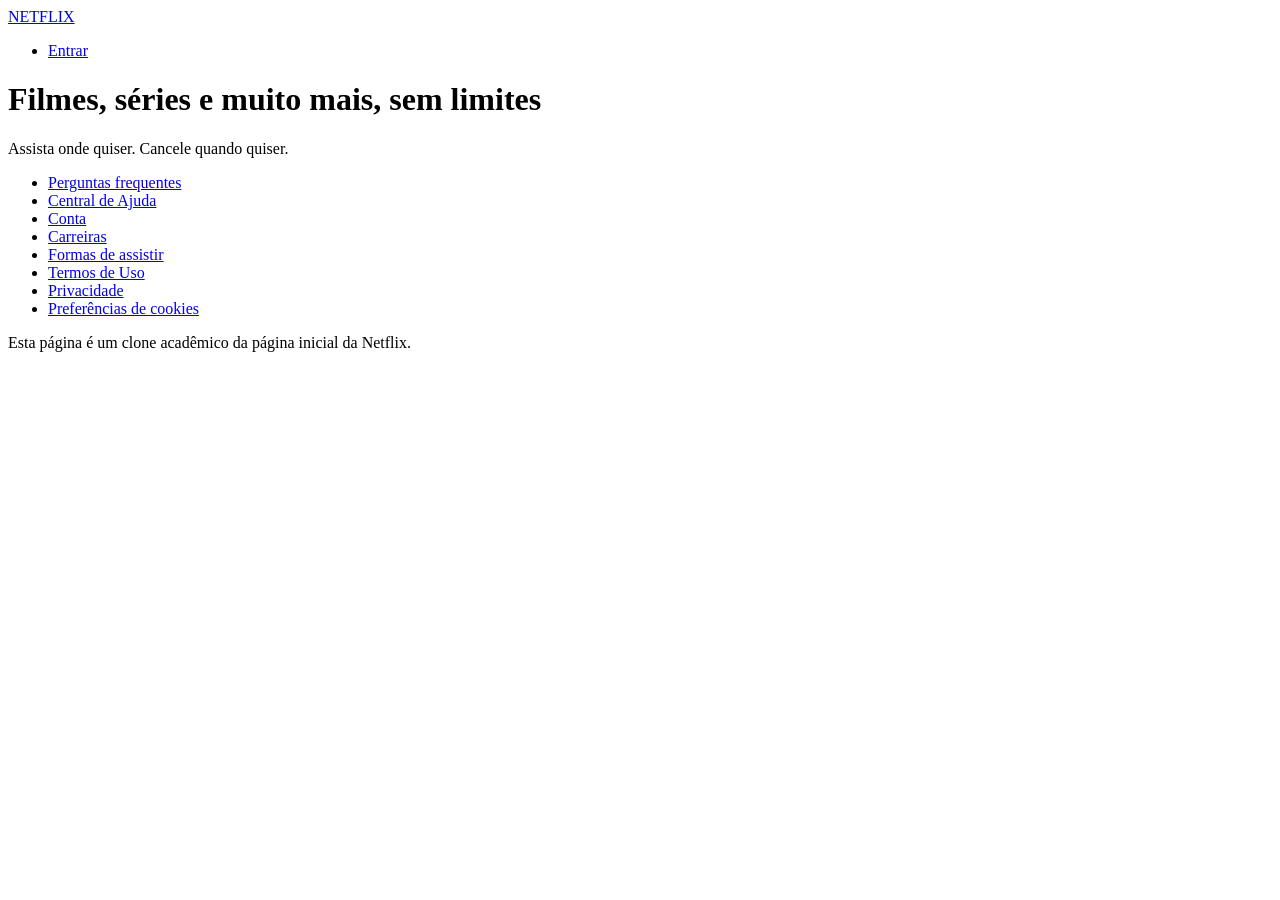
==== index.html @ 08051580 "html: Atualiza a estrutura semântica inicial" ====
<!DOCTYPE html>
<html lang="pt-BR">
<head>
  <meta charset="UTF-8">
  <meta name="viewport" content="width=device-width, initial-scale=1">
  <title>Netflix Brasil: assista a séries online, assista a filmes online</title>
</head>
<body>

  <header>
    <a href="#">NETFLIX</a>

    <nav aria-label="Conta">
      <ul>
        <li><a href="#">Entrar</a></li>
      </ul>
    </nav>
  </header>

  <main>
    <h1>Filmes, séries e muito mais, sem limites</h1>
    <p>Assista onde quiser. Cancele quando quiser.</p>
  </main>

  <footer>
    <nav aria-label="Links do rodapé">
      <ul>
        <li><a href="#">Perguntas frequentes</a></li>
        <li><a href="#">Central de Ajuda</a></li>
        <li><a href="#">Conta</a></li>
        <li><a href="#">Carreiras</a></li>
        <li><a href="#">Formas de assistir</a></li>
        <li><a href="#">Termos de Uso</a></li>
        <li><a href="#">Privacidade</a></li>
        <li><a href="#">Preferências de cookies</a></li>
      </ul>
    </nav>

    <p>Esta página é um clone acadêmico da página inicial da Netflix.</p>
  </footer>

</body>
</html>
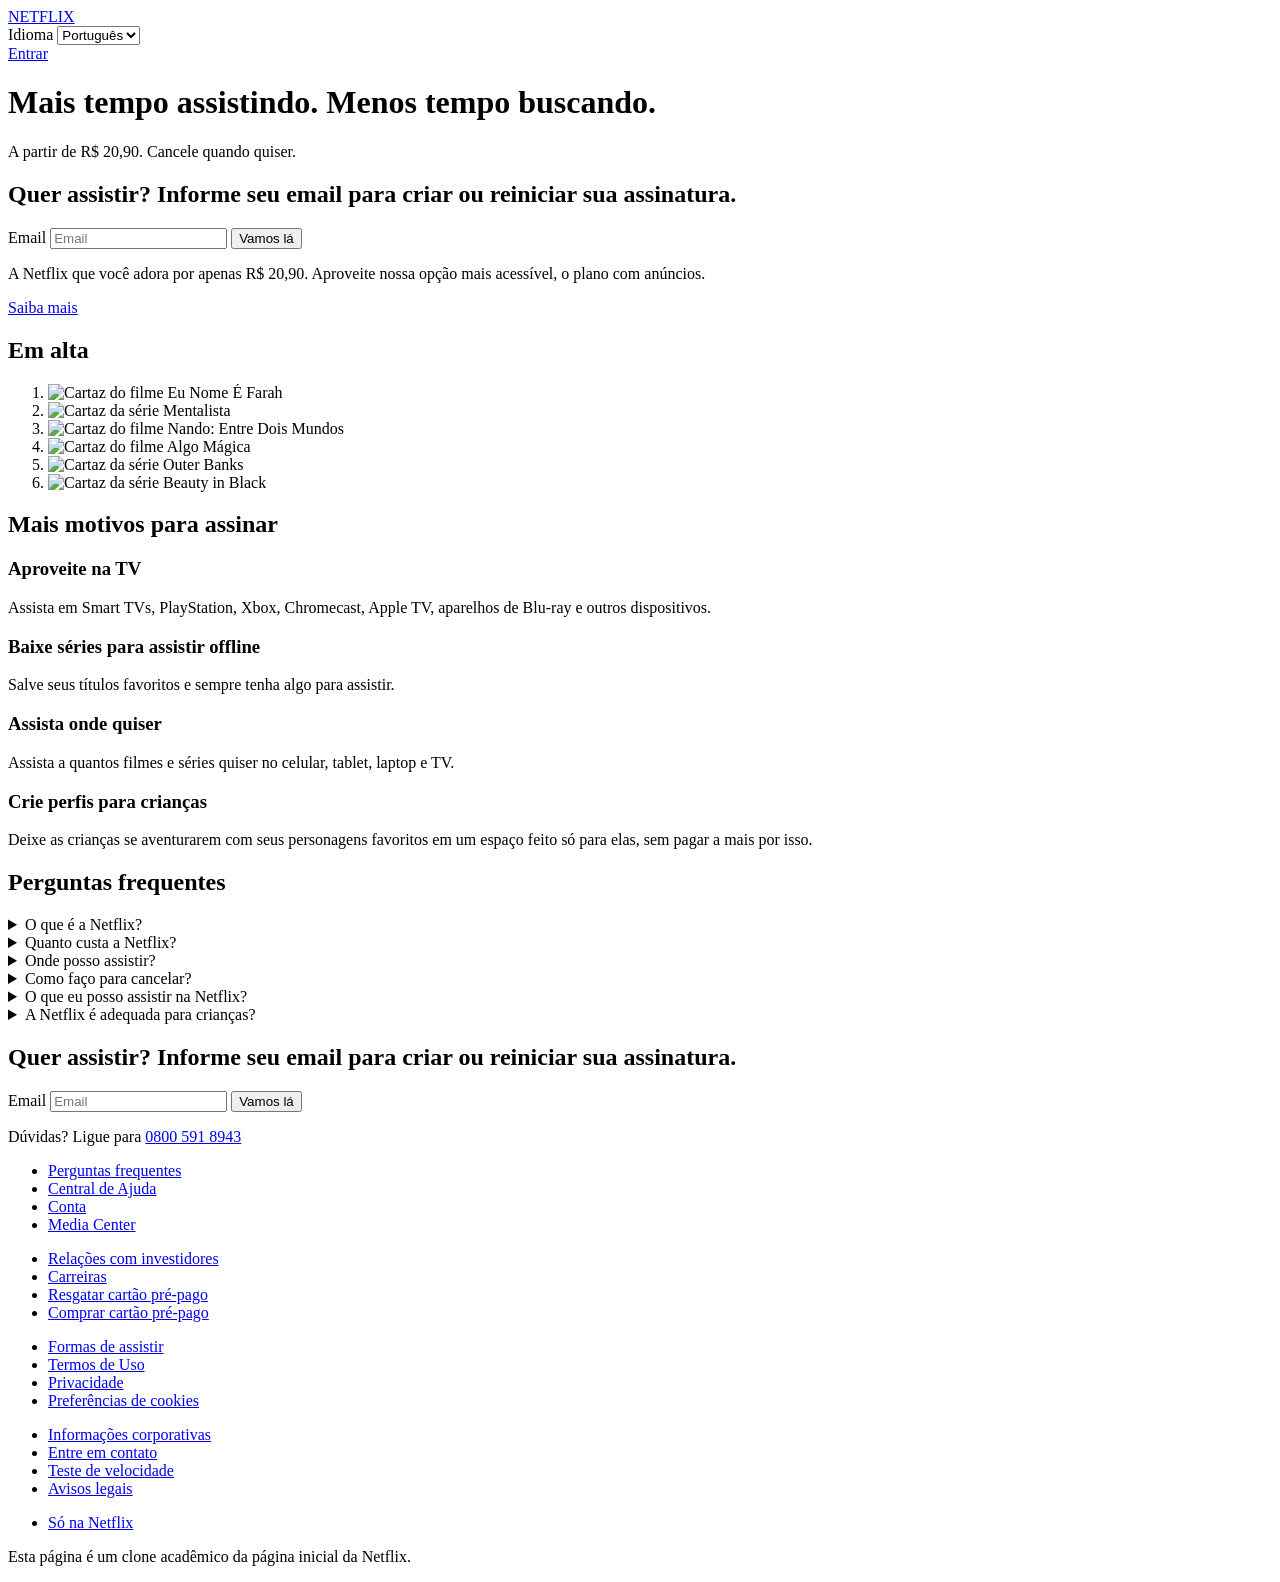
==== commit ae933479: "Atualiza index e main" ====
--- a/index.html
+++ b/index.html
@@ -10,29 +10,172 @@
   <header>
     <a href="#">NETFLIX</a>
 
-    <nav aria-label="Conta">
-      <ul>
-        <li><a href="#">Entrar</a></li>
-      </ul>
-    </nav>
+    <form action="#">
+      <label for="idioma">Idioma</label>
+      <select id="idioma" name="idioma">
+        <option value="pt">Português</option>
+        <option value="en">English</option>
+      </select>
+    </form>
+
+    <a href="#">Entrar</a>
   </header>
 
   <main>
-    <h1>Filmes, séries e muito mais, sem limites</h1>
-    <p>Assista onde quiser. Cancele quando quiser.</p>
+    <h1>Mais tempo assistindo. Menos tempo buscando.</h1>
+    <p>A partir de R$ 20,90. Cancele quando quiser.</p>
+
+    <section aria-labelledby="assinatura-titulo">
+      <h2 id="assinatura-titulo">Quer assistir? Informe seu email para criar ou reiniciar sua assinatura.</h2>
+
+      <form action="#">
+        <label for="email">Email</label>
+        <input type="email" id="email" name="email" placeholder="Email" required>
+        <button type="submit">Vamos lá</button>
+      </form>
+    </section>
+
+    <aside aria-label="Promoção">
+      <p>A Netflix que você adora por apenas R$ 20,90. Aproveite nossa opção mais acessível, o plano com anúncios.</p>
+      <a href="#">Saiba mais</a>
+    </aside>
+
+    <section aria-labelledby="em-alta-titulo">
+      <h2 id="em-alta-titulo">Em alta</h2>
+
+      <ol>
+        <li>
+          <img src="https://picsum.photos/seed/farah/300/450" alt="Cartaz do filme Eu Nome É Farah">
+        </li>
+        <li>
+          <img src="https://picsum.photos/seed/mentalista/300/450" alt="Cartaz da série Mentalista">
+        </li>
+        <li>
+          <img src="https://picsum.photos/seed/nando/300/450" alt="Cartaz do filme Nando: Entre Dois Mundos">
+        </li>
+        <li>
+          <img src="https://picsum.photos/seed/algomagica/300/450" alt="Cartaz do filme Algo Mágica">
+        </li>
+        <li>
+          <img src="https://picsum.photos/seed/outerbanks/300/450" alt="Cartaz da série Outer Banks">
+        </li>
+        <li>
+          <img src="https://picsum.photos/seed/beautyinblack/300/450" alt="Cartaz da série Beauty in Black">
+        </li>
+      </ol>
+    </section>
+
+    <section aria-labelledby="motivos-titulo">
+      <h2 id="motivos-titulo">Mais motivos para assinar</h2>
+
+      <article>
+        <h3>Aproveite na TV</h3>
+        <p>Assista em Smart TVs, PlayStation, Xbox, Chromecast, Apple TV, aparelhos de Blu-ray e outros dispositivos.</p>
+      </article>
+
+      <article>
+        <h3>Baixe séries para assistir offline</h3>
+        <p>Salve seus títulos favoritos e sempre tenha algo para assistir.</p>
+      </article>
+
+      <article>
+        <h3>Assista onde quiser</h3>
+        <p>Assista a quantos filmes e séries quiser no celular, tablet, laptop e TV.</p>
+      </article>
+
+      <article>
+        <h3>Crie perfis para crianças</h3>
+        <p>Deixe as crianças se aventurarem com seus personagens favoritos em um espaço feito só para elas, sem pagar a mais por isso.</p>
+      </article>
+    </section>
+
+    <section aria-labelledby="faq-titulo">
+      <h2 id="faq-titulo">Perguntas frequentes</h2>
+
+      <article>
+        <details>
+          <summary>O que é a Netflix?</summary>
+          <p>A Netflix é um serviço de streaming que oferece uma variedade de séries, filmes e documentários premiados, em milhares de aparelhos conectados à internet.</p>
+        </details>
+      </article>
+
+      <article>
+        <details>
+          <summary>Quanto custa a Netflix?</summary>
+          <p>Assista à Netflix em um plano mensal a partir de um preço acessível. Não há taxas extras nem contratos.</p>
+        </details>
+      </article>
+
+      <article>
+        <details>
+          <summary>Onde posso assistir?</summary>
+          <p>Assista em qualquer lugar, a qualquer hora. Faça login com sua conta Netflix para assistir instantaneamente pela internet no site, ou em qualquer dispositivo compatível.</p>
+        </details>
+      </article>
+
+      <article>
+        <details>
+          <summary>Como faço para cancelar?</summary>
+          <p>A Netflix é flexível. Não há contratos chatos e nenhum compromisso. Você pode cancelar sua assinatura facilmente online, quando quiser.</p>
+        </details>
+      </article>
+
+      <article>
+        <details>
+          <summary>O que eu posso assistir na Netflix?</summary>
+          <p>A Netflix tem uma ampla variedade de séries, filmes, animes, documentários premiados e muito mais, em milhares de aparelhos conectados à internet.</p>
+        </details>
+      </article>
+
+      <article>
+        <details>
+          <summary>A Netflix é adequada para crianças?</summary>
+          <p>A experiência Netflix Kids está incluída na sua assinatura, para dar aos pais mais tranquilidade, com controles parentais fáceis de usar.</p>
+        </details>
+      </article>
+    </section>
   </main>
 
   <footer>
+    <section aria-labelledby="assinatura-footer-titulo">
+      <h2 id="assinatura-footer-titulo">Quer assistir? Informe seu email para criar ou reiniciar sua assinatura.</h2>
+
+      <form action="#">
+        <label for="email-footer">Email</label>
+        <input type="email" id="email-footer" name="email" placeholder="Email" required>
+        <button type="submit">Vamos lá</button>
+      </form>
+    </section>
+
+    <p>Dúvidas? Ligue para <a href="tel:08005918943">0800 591 8943</a></p>
+
     <nav aria-label="Links do rodapé">
       <ul>
         <li><a href="#">Perguntas frequentes</a></li>
         <li><a href="#">Central de Ajuda</a></li>
         <li><a href="#">Conta</a></li>
+        <li><a href="#">Media Center</a></li>
+      </ul>
+      <ul>
+        <li><a href="#">Relações com investidores</a></li>
         <li><a href="#">Carreiras</a></li>
+        <li><a href="#">Resgatar cartão pré-pago</a></li>
+        <li><a href="#">Comprar cartão pré-pago</a></li>
+      </ul>
+      <ul>
         <li><a href="#">Formas de assistir</a></li>
         <li><a href="#">Termos de Uso</a></li>
         <li><a href="#">Privacidade</a></li>
         <li><a href="#">Preferências de cookies</a></li>
+      </ul>
+      <ul>
+        <li><a href="#">Informações corporativas</a></li>
+        <li><a href="#">Entre em contato</a></li>
+        <li><a href="#">Teste de velocidade</a></li>
+        <li><a href="#">Avisos legais</a></li>
+      </ul>
+      <ul>
+        <li><a href="#">Só na Netflix</a></li>
       </ul>
     </nav>
 
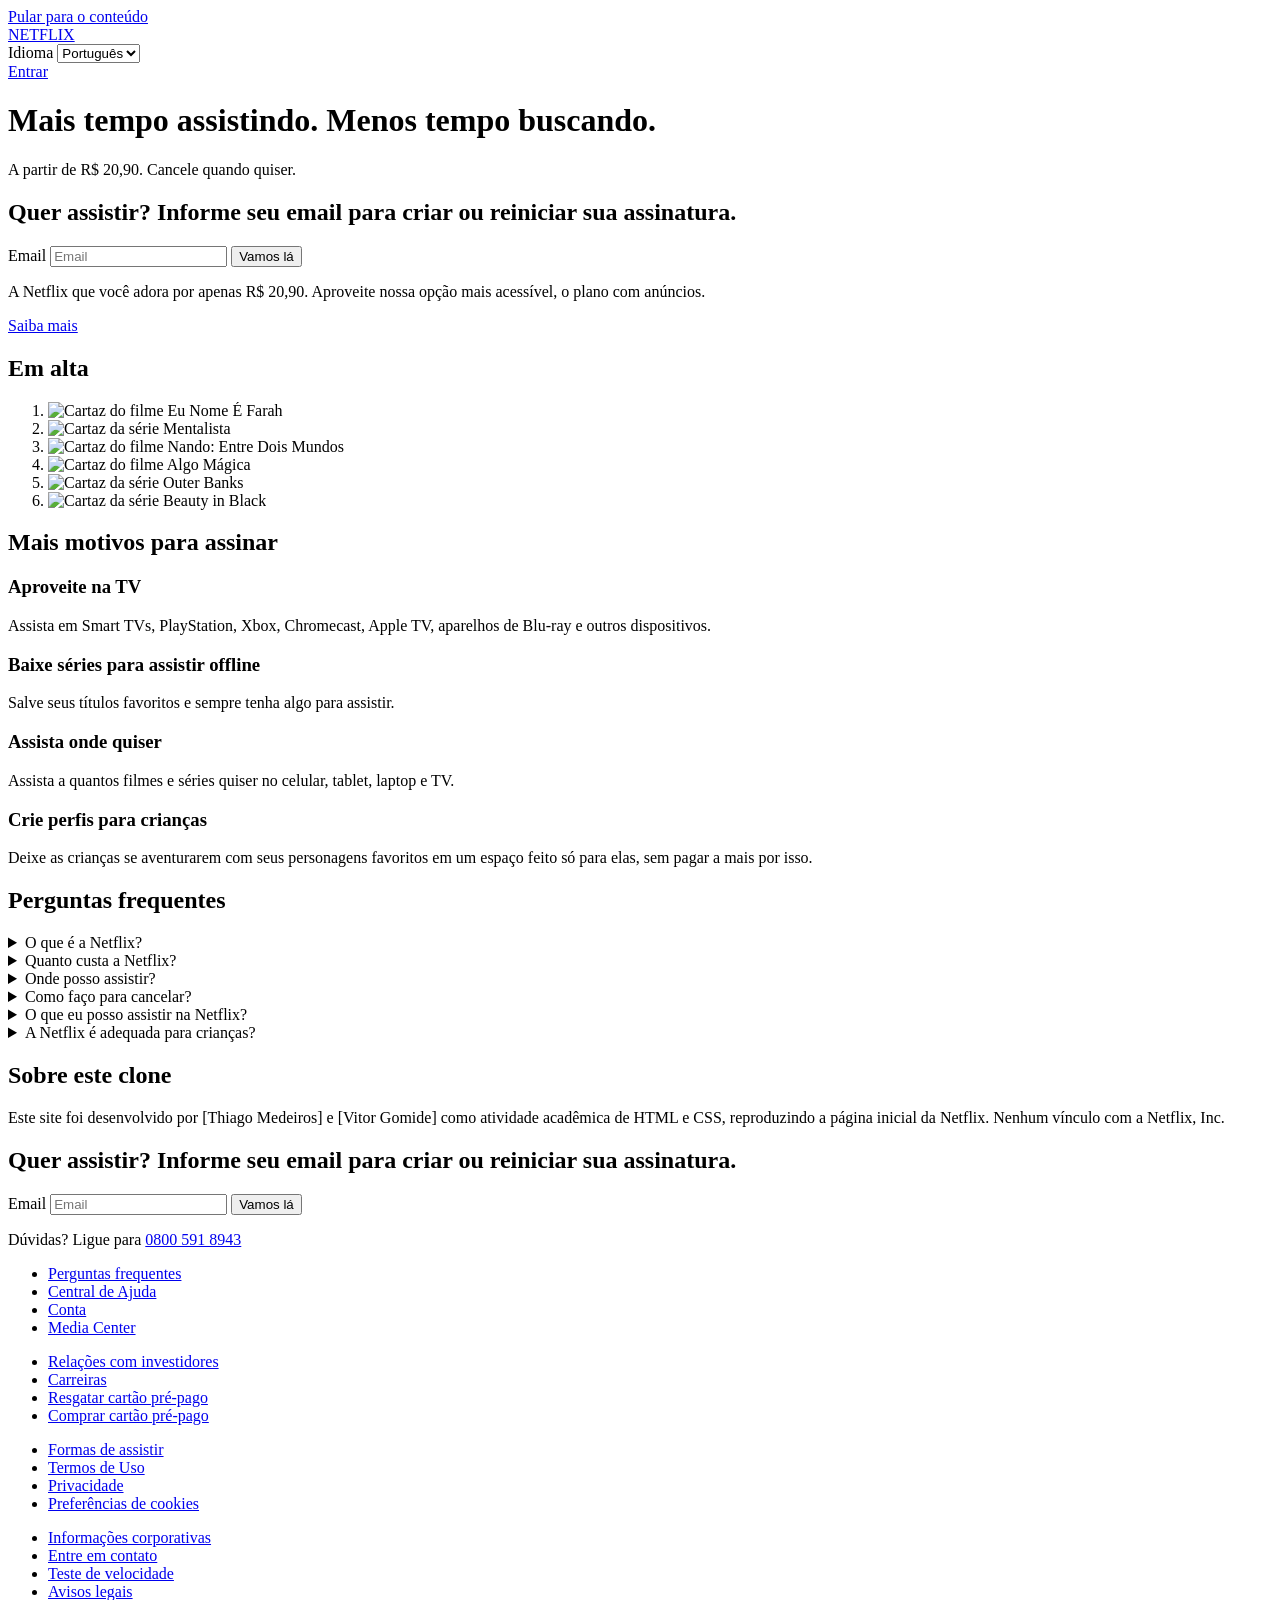
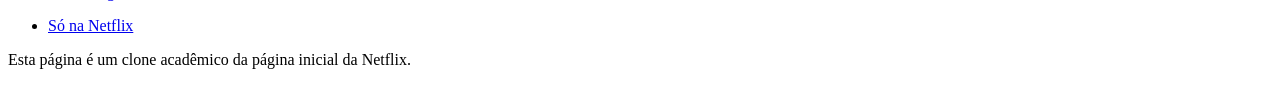
==== commit c47b7e21: "Adiciona link de pular conteúdo e seção de personalização" ====
--- a/index.html
+++ b/index.html
@@ -6,6 +6,8 @@
   <title>Netflix Brasil: assista a séries online, assista a filmes online</title>
 </head>
 <body>
+
+  <a href="#main-conteudo">Pular para o conteúdo</a>
 
   <header>
     <a href="#">NETFLIX</a>
@@ -21,7 +23,7 @@
     <a href="#">Entrar</a>
   </header>
 
-  <main>
+  <main id="main-conteudo">
     <h1>Mais tempo assistindo. Menos tempo buscando.</h1>
     <p>A partir de R$ 20,90. Cancele quando quiser.</p>
 
@@ -134,6 +136,11 @@
         </details>
       </article>
     </section>
+
+    <section aria-labelledby="sobre-clone-titulo">
+      <h2 id="sobre-clone-titulo">Sobre este clone</h2>
+      <p>Este site foi desenvolvido por [Thiago Medeiros] e [Vitor Gomide] como atividade acadêmica de HTML e CSS, reproduzindo a página inicial da Netflix. Nenhum vínculo com a Netflix, Inc.</p>
+    </section>
   </main>
 
   <footer>
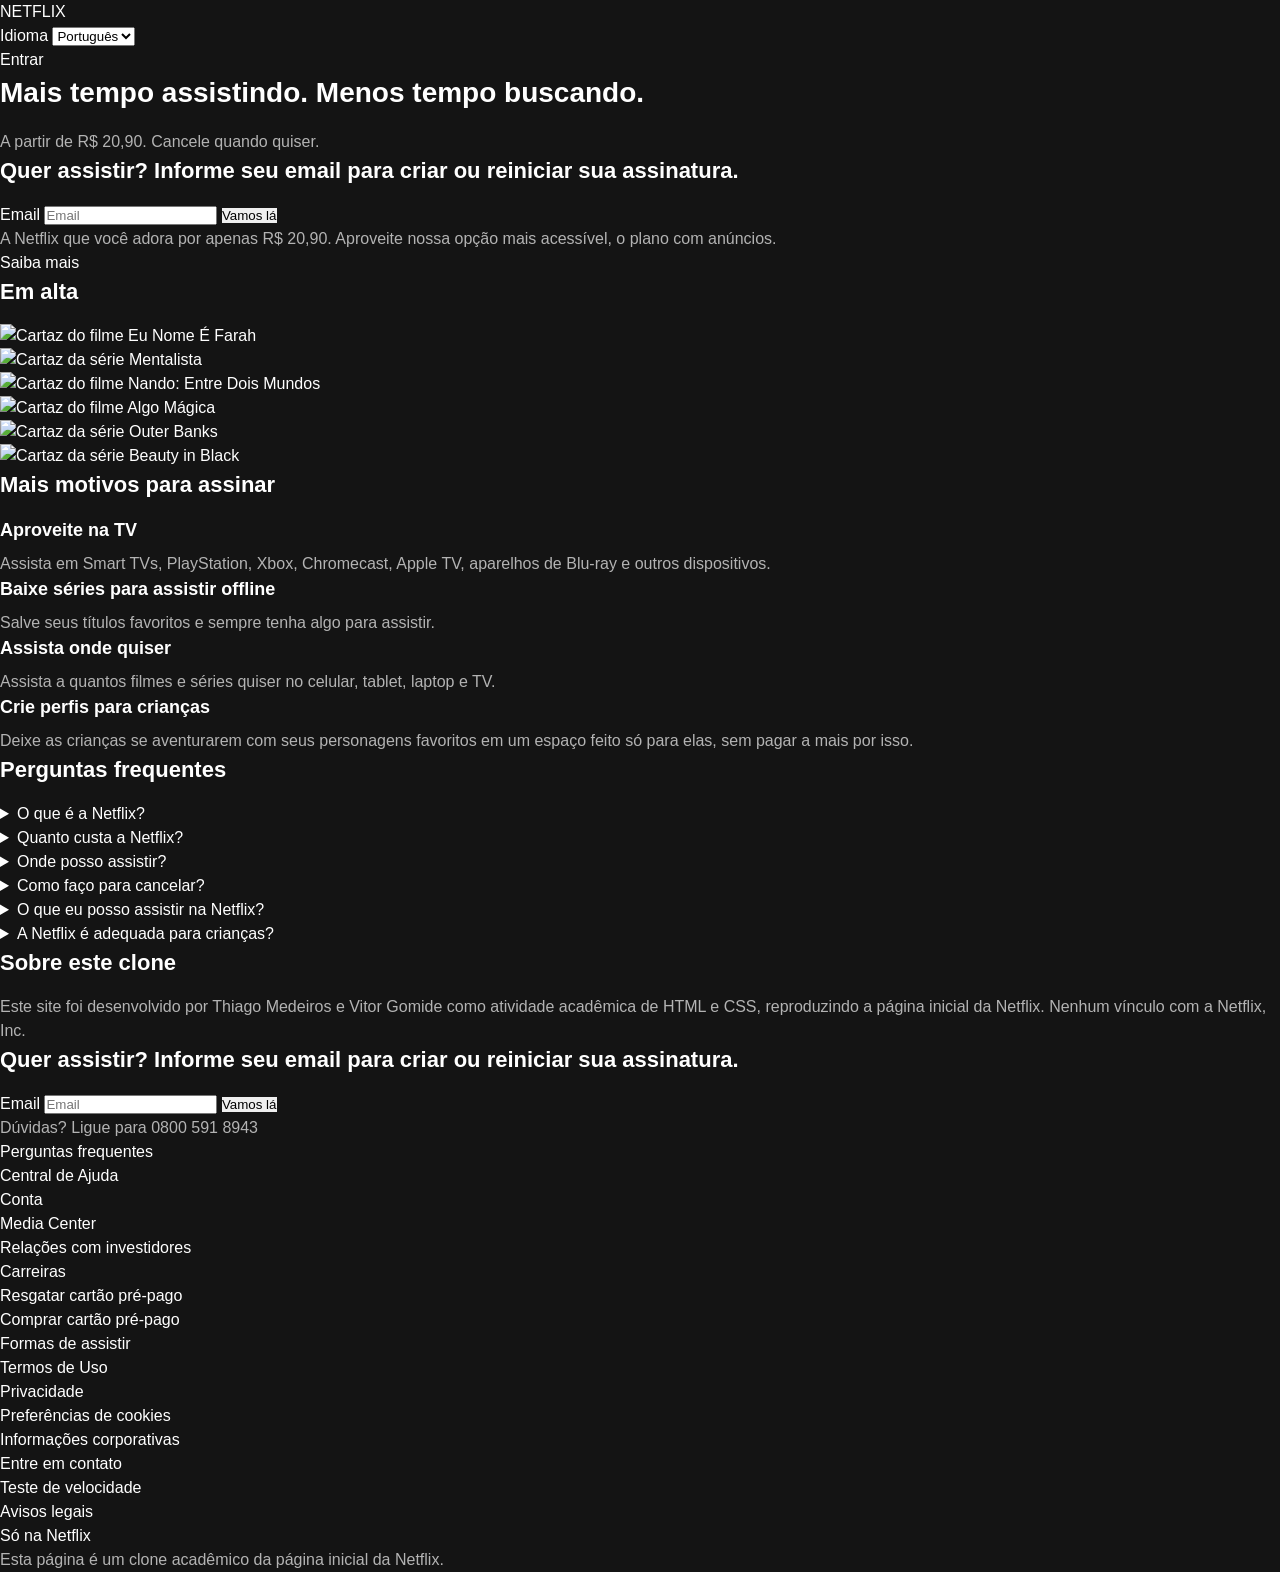
==== commit 8f4e01cc: "css: cria style.css com variaveis, reset e tipografia base Cria o arquivo style.css e liga ao index." ====
--- a/index.html
+++ b/index.html
@@ -4,6 +4,7 @@
   <meta charset="UTF-8">
   <meta name="viewport" content="width=device-width, initial-scale=1">
   <title>Netflix Brasil: assista a séries online, assista a filmes online</title>
+  <link rel="stylesheet" href="style.css">
 </head>
 <body>
 
@@ -139,7 +140,7 @@
 
     <section aria-labelledby="sobre-clone-titulo">
       <h2 id="sobre-clone-titulo">Sobre este clone</h2>
-      <p>Este site foi desenvolvido por [Thiago Medeiros] e [Vitor Gomide] como atividade acadêmica de HTML e CSS, reproduzindo a página inicial da Netflix. Nenhum vínculo com a Netflix, Inc.</p>
+      <p>Este site foi desenvolvido por Thiago Medeiros e Vitor Gomide como atividade acadêmica de HTML e CSS, reproduzindo a página inicial da Netflix. Nenhum vínculo com a Netflix, Inc.</p>
     </section>
   </main>
 
--- a/style.css
+++ b/style.css
@@ -0,0 +1,92 @@
+/* ===== Variáveis ===== */
+:root {
+  --cor-fundo: #141414;
+  --cor-texto: #ffffff;
+  --cor-texto-secundario: #b3b3b3;
+  --cor-destaque: #e50914;
+  --cor-destaque-hover: #f6121d;
+  --cor-card: #181818;
+  --cor-borda: #333333;
+
+  --fonte-principal: 'Helvetica Neue', Arial, sans-serif;
+
+  --espaco-pequeno: 0.5rem;
+  --espaco-medio: 1rem;
+  --espaco-grande: 2rem;
+}
+
+/* ===== Reset básico ===== */
+* {
+  margin: 0;
+  padding: 0;
+  box-sizing: border-box;
+}
+
+body {
+  font-family: var(--fonte-principal);
+  background-color: var(--cor-fundo);
+  color: var(--cor-texto);
+  line-height: 1.5;
+}
+
+img {
+  max-width: 100%;
+  display: block;
+}
+
+a {
+  color: inherit;
+  text-decoration: none;
+}
+
+ul, ol {
+  list-style: none;
+}
+
+button {
+  font-family: inherit;
+  cursor: pointer;
+  border: none;
+}
+
+input {
+  font-family: inherit;
+}
+
+/* ===== Skip link (acessibilidade) ===== */
+a[href="#main-conteudo"] {
+  position: absolute;
+  left: -9999px;
+  top: 0;
+  background-color: var(--cor-destaque);
+  color: var(--cor-texto);
+  padding: var(--espaco-medio);
+  z-index: 100;
+}
+
+a[href="#main-conteudo"]:focus {
+  left: 0;
+}
+
+/* ===== Tipografia base ===== */
+h1 {
+  font-size: 1.75rem;
+  font-weight: 700;
+  margin-bottom: var(--espaco-medio);
+}
+
+h2 {
+  font-size: 1.375rem;
+  font-weight: 700;
+  margin-bottom: var(--espaco-medio);
+}
+
+h3 {
+  font-size: 1.125rem;
+  font-weight: 700;
+  margin-bottom: var(--espaco-pequeno);
+}
+
+p {
+  color: var(--cor-texto-secundario);
+}
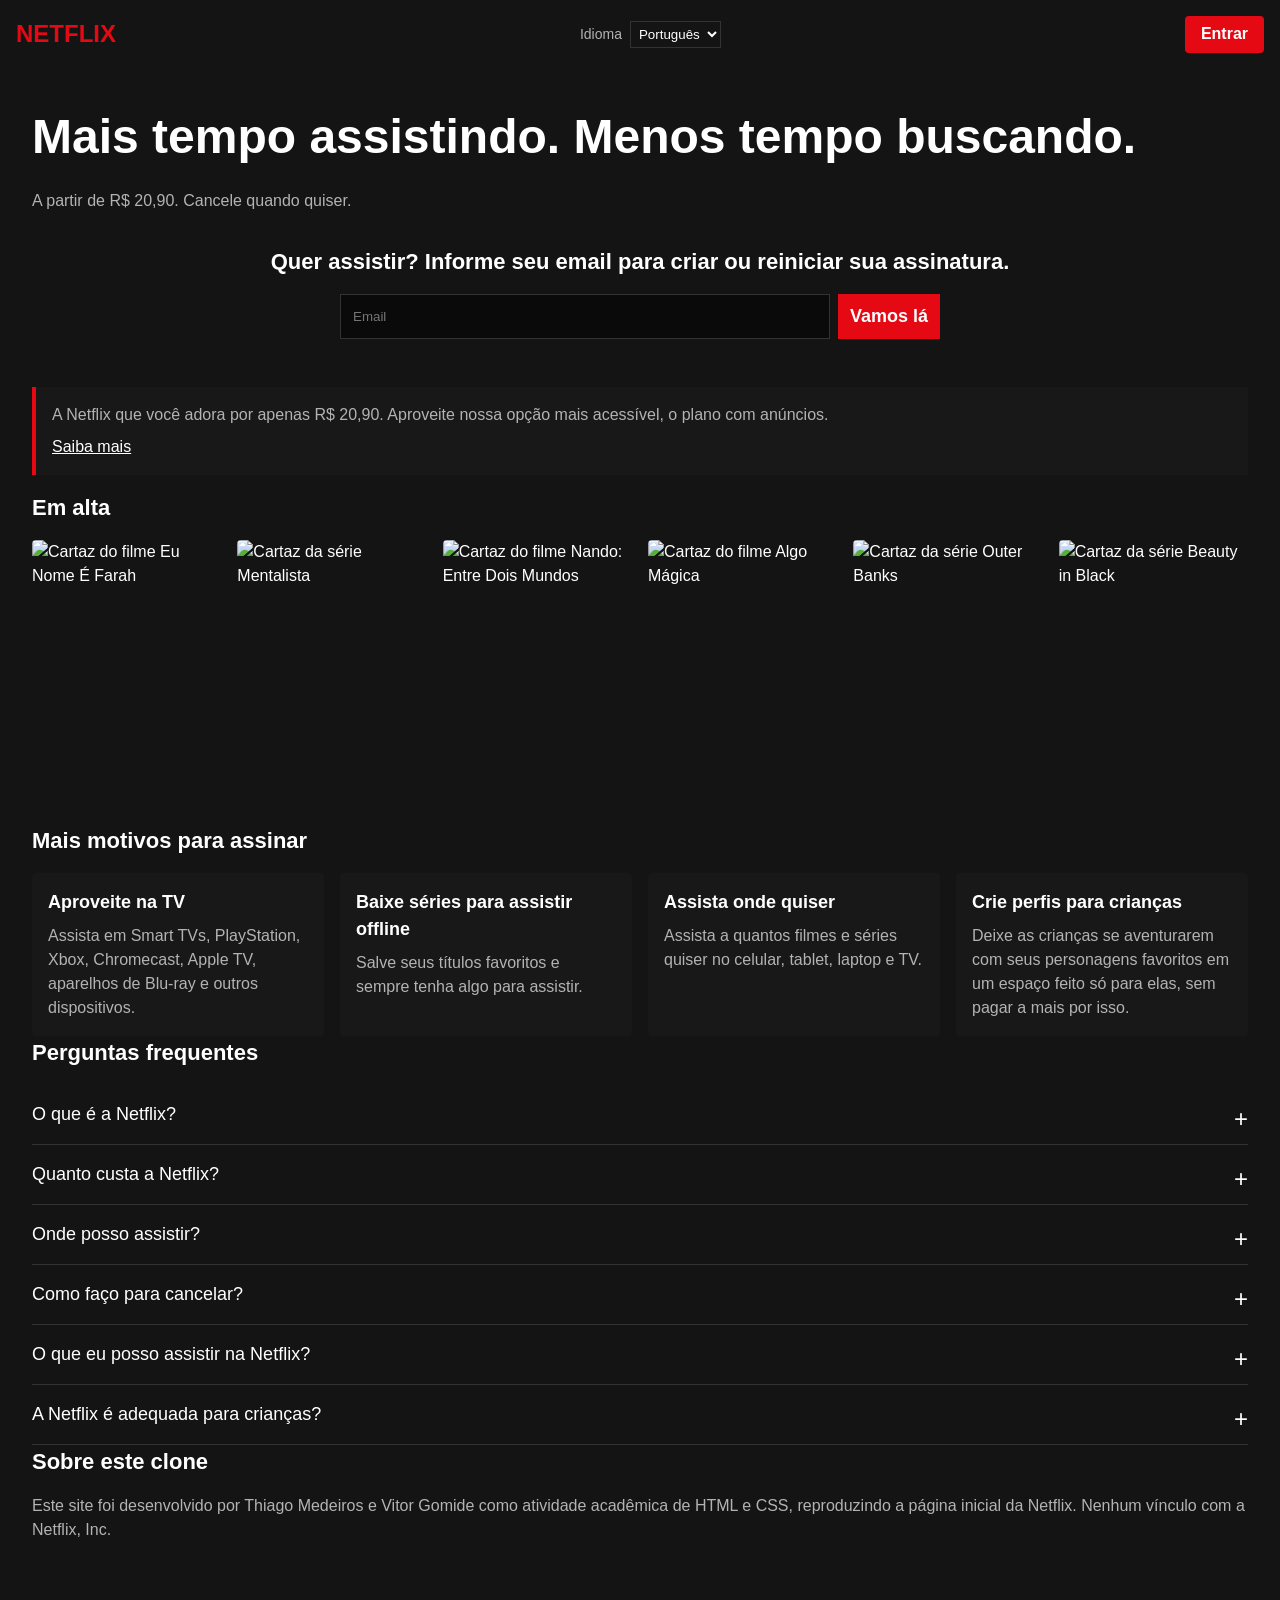
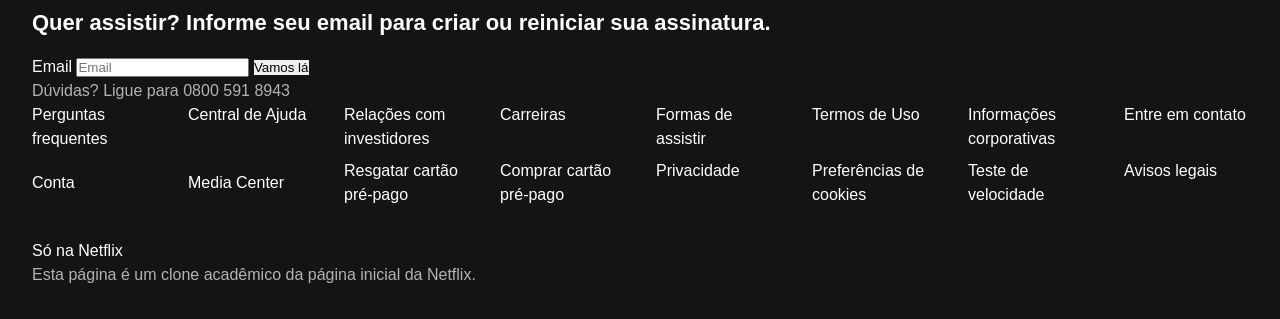
==== commit 964840b5: "css: corrige grid de motivos, adiciona media query responsiva" ====
--- a/index.html
+++ b/index.html
@@ -71,25 +71,27 @@
     <section aria-labelledby="motivos-titulo">
       <h2 id="motivos-titulo">Mais motivos para assinar</h2>
 
-      <article>
-        <h3>Aproveite na TV</h3>
-        <p>Assista em Smart TVs, PlayStation, Xbox, Chromecast, Apple TV, aparelhos de Blu-ray e outros dispositivos.</p>
-      </article>
+      <div>
+        <article>
+          <h3>Aproveite na TV</h3>
+          <p>Assista em Smart TVs, PlayStation, Xbox, Chromecast, Apple TV, aparelhos de Blu-ray e outros dispositivos.</p>
+        </article>
 
-      <article>
-        <h3>Baixe séries para assistir offline</h3>
-        <p>Salve seus títulos favoritos e sempre tenha algo para assistir.</p>
-      </article>
+        <article>
+          <h3>Baixe séries para assistir offline</h3>
+          <p>Salve seus títulos favoritos e sempre tenha algo para assistir.</p>
+        </article>
 
-      <article>
-        <h3>Assista onde quiser</h3>
-        <p>Assista a quantos filmes e séries quiser no celular, tablet, laptop e TV.</p>
-      </article>
+        <article>
+          <h3>Assista onde quiser</h3>
+          <p>Assista a quantos filmes e séries quiser no celular, tablet, laptop e TV.</p>
+        </article>
 
-      <article>
-        <h3>Crie perfis para crianças</h3>
-        <p>Deixe as crianças se aventurarem com seus personagens favoritos em um espaço feito só para elas, sem pagar a mais por isso.</p>
-      </article>
+        <article>
+          <h3>Crie perfis para crianças</h3>
+          <p>Deixe as crianças se aventurarem com seus personagens favoritos em um espaço feito só para elas, sem pagar a mais por isso.</p>
+        </article>
+      </div>
     </section>
 
     <section aria-labelledby="faq-titulo">
--- a/style.css
+++ b/style.css
@@ -90,3 +90,206 @@
 p {
   color: var(--cor-texto-secundario);
 }
+
+/* ===== Layout geral (mobile first) ===== */
+main,
+footer {
+  padding: var(--espaco-medio);
+}
+
+/* ===== Header ===== */
+header {
+  display: flex;
+  align-items: center;
+  justify-content: space-between;
+  gap: var(--espaco-pequeno);
+  padding: var(--espaco-medio);
+  background-color: var(--cor-fundo);
+}
+
+header a:first-child {
+  color: var(--cor-destaque);
+  font-size: 1.5rem;
+  font-weight: 700;
+}
+
+header form {
+  display: flex;
+  align-items: center;
+  gap: var(--espaco-pequeno);
+}
+
+header form label {
+  font-size: 0.875rem;
+  color: var(--cor-texto-secundario);
+}
+
+header select {
+  background-color: transparent;
+  color: var(--cor-texto);
+  border: 1px solid var(--cor-borda);
+  padding: 0.25rem;
+}
+
+header a:last-child {
+  background-color: var(--cor-destaque);
+  padding: 0.4rem 1rem;
+  border-radius: 4px;
+  font-weight: 700;
+}
+
+/* ===== Seção de assinatura (formulário do hero) ===== */
+#assinatura-titulo {
+  text-align: center;
+}
+
+section[aria-labelledby="assinatura-titulo"] {
+  text-align: center;
+  padding: var(--espaco-grande) 0;
+}
+
+section[aria-labelledby="assinatura-titulo"] form {
+  display: flex;
+  flex-direction: column;
+  gap: var(--espaco-pequeno);
+  max-width: 400px;
+  margin: var(--espaco-medio) auto 0;
+}
+
+section[aria-labelledby="assinatura-titulo"] label {
+  position: absolute;
+  left: -9999px;
+}
+
+section[aria-labelledby="assinatura-titulo"] input {
+  padding: 0.75rem;
+  border: 1px solid var(--cor-borda);
+  background-color: rgba(0, 0, 0, 0.5);
+  color: var(--cor-texto);
+}
+
+section[aria-labelledby="assinatura-titulo"] button {
+  padding: 0.75rem;
+  background-color: var(--cor-destaque);
+  color: var(--cor-texto);
+  font-weight: 700;
+  font-size: 1.125rem;
+}
+
+section[aria-labelledby="assinatura-titulo"] button:hover {
+  background-color: var(--cor-destaque-hover);
+}
+
+/* ===== Aside da promoção ===== */
+aside {
+  background-color: var(--cor-card);
+  padding: var(--espaco-medio);
+  margin: var(--espaco-medio) 0;
+  border-left: 4px solid var(--cor-destaque);
+}
+
+aside a {
+  display: inline-block;
+  margin-top: var(--espaco-pequeno);
+  text-decoration: underline;
+}
+
+/* ===== Em alta ===== */
+section[aria-labelledby="em-alta-titulo"] ol {
+  display: grid;
+  grid-template-columns: repeat(2, 1fr);
+  gap: var(--espaco-medio);
+}
+
+section[aria-labelledby="em-alta-titulo"] img {
+  border-radius: 4px;
+  aspect-ratio: 2 / 3;
+  object-fit: cover;
+}
+
+/* ===== Mais motivos para assinar ===== */
+section[aria-labelledby="motivos-titulo"] h2 {
+  margin-bottom: var(--espaco-medio);
+}
+
+section[aria-labelledby="motivos-titulo"] > div {
+  display: grid;
+  grid-template-columns: 1fr;
+  gap: var(--espaco-medio);
+}
+
+section[aria-labelledby="motivos-titulo"] article {
+  background-color: var(--cor-card);
+  padding: var(--espaco-medio);
+  border-radius: 4px;
+}
+
+/* ===== FAQ ===== */
+section[aria-labelledby="faq-titulo"] article {
+  border-bottom: 1px solid var(--cor-borda);
+}
+
+section[aria-labelledby="faq-titulo"] summary {
+  padding: var(--espaco-medio) 0;
+  font-size: 1.125rem;
+  list-style: none;
+}
+
+section[aria-labelledby="faq-titulo"] summary::-webkit-details-marker {
+  display: none;
+}
+
+section[aria-labelledby="faq-titulo"] summary::after {
+  content: "+";
+  float: right;
+  font-size: 1.5rem;
+}
+
+section[aria-labelledby="faq-titulo"] details[open] summary::after {
+  content: "−";
+}
+
+section[aria-labelledby="faq-titulo"] details p {
+  padding-bottom: var(--espaco-medio);
+}
+
+/* ===== Responsividade: telas maiores ===== */
+@media (min-width: 768px) {
+  main,
+  footer {
+    padding: var(--espaco-grande);
+  }
+
+  h1 {
+    font-size: 3rem;
+  }
+
+  section[aria-labelledby="assinatura-titulo"] form {
+    flex-direction: row;
+    max-width: 600px;
+  }
+
+  section[aria-labelledby="assinatura-titulo"] input {
+    flex: 1;
+  }
+
+  section[aria-labelledby="em-alta-titulo"] ol {
+    grid-template-columns: repeat(6, 1fr);
+  }
+
+  section[aria-labelledby="motivos-titulo"] > div {
+    grid-template-columns: repeat(4, 1fr);
+  }
+
+  footer nav ul {
+    display: grid;
+    grid-template-columns: repeat(2, 1fr);
+    gap: var(--espaco-pequeno) var(--espaco-grande);
+  }
+
+  footer nav {
+    display: grid;
+    grid-template-columns: repeat(4, 1fr);
+    gap: var(--espaco-grande);
+  }
+}
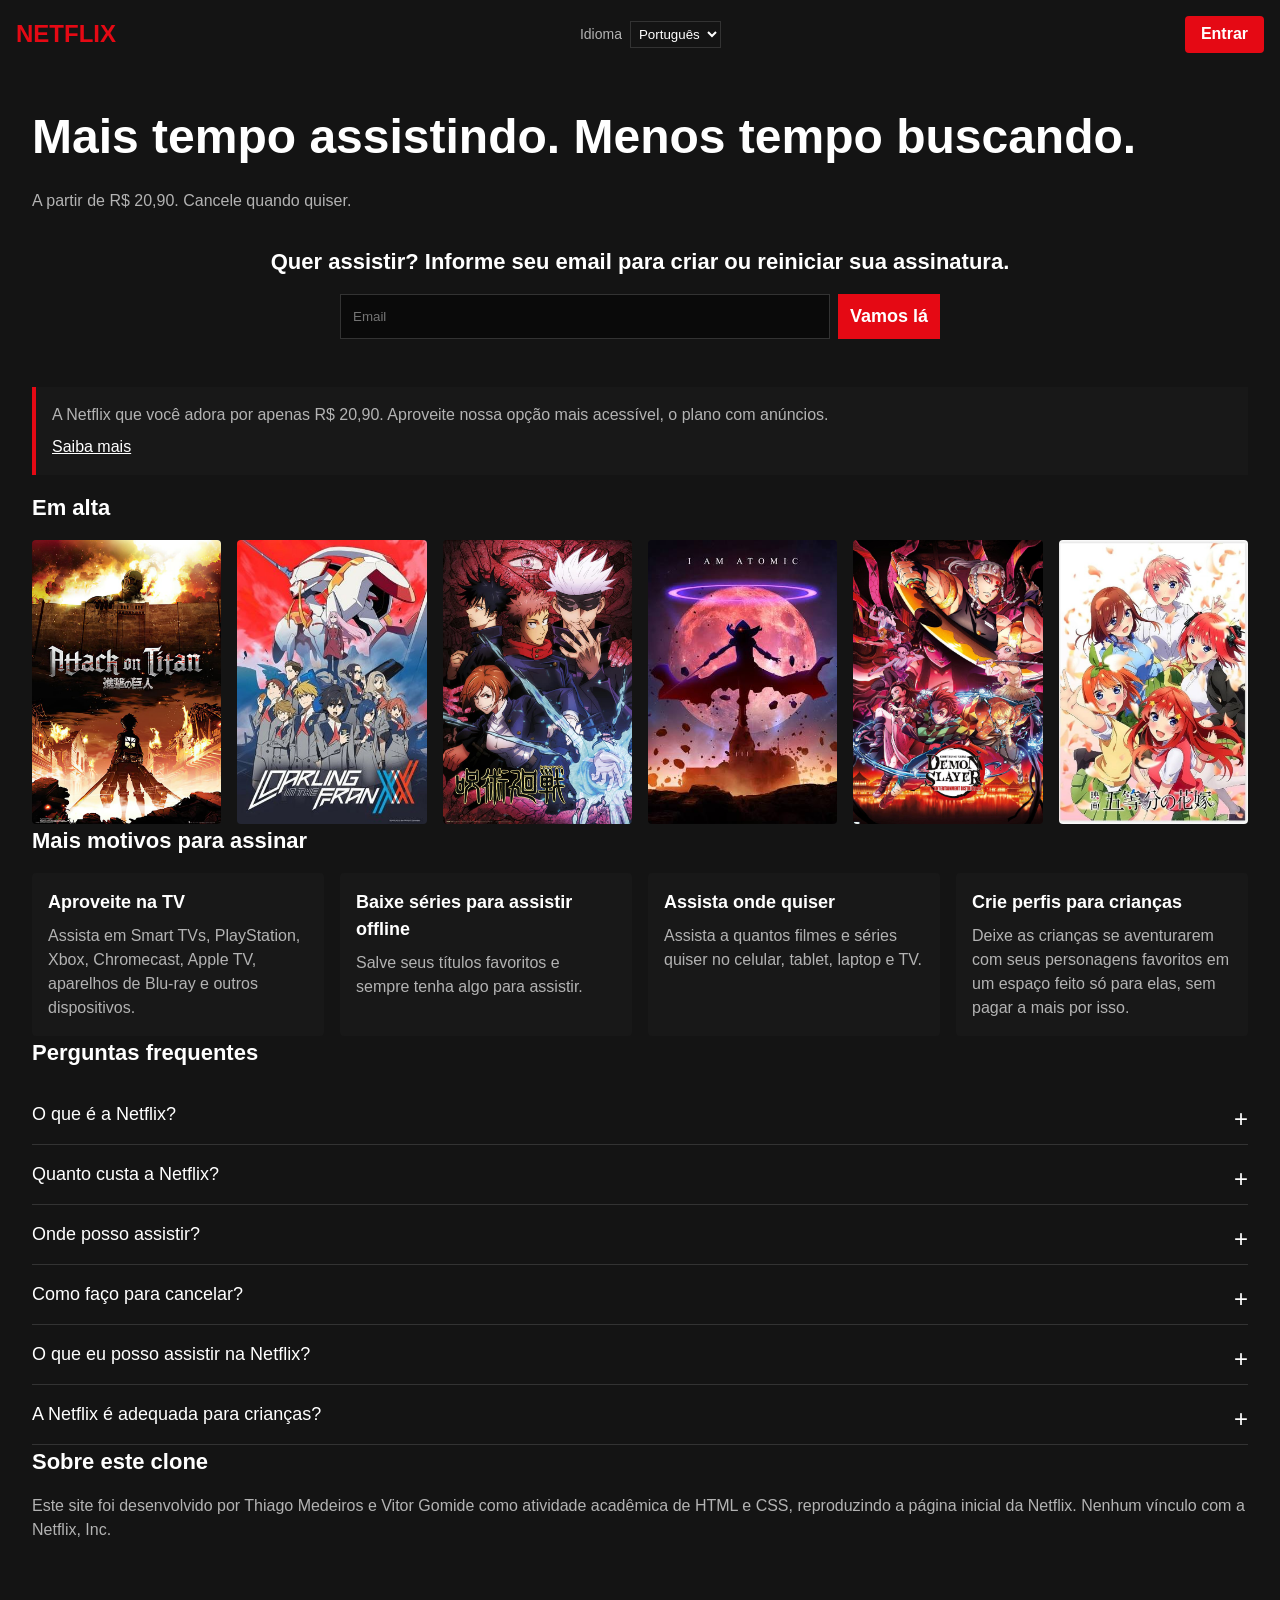
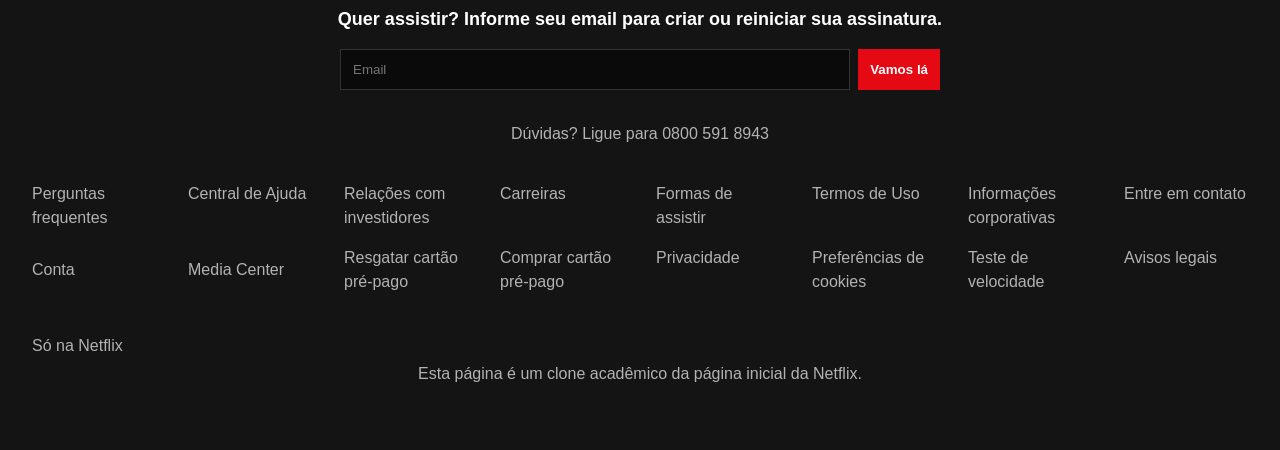
==== commit d30907be: "Adicionando README com prints comparativos e capas dos animes" ====
--- a/index.html
+++ b/index.html
@@ -47,25 +47,13 @@
       <h2 id="em-alta-titulo">Em alta</h2>
 
       <ol>
-        <li>
-          <img src="https://picsum.photos/seed/farah/300/450" alt="Cartaz do filme Eu Nome É Farah">
-        </li>
-        <li>
-          <img src="https://picsum.photos/seed/mentalista/300/450" alt="Cartaz da série Mentalista">
-        </li>
-        <li>
-          <img src="https://picsum.photos/seed/nando/300/450" alt="Cartaz do filme Nando: Entre Dois Mundos">
-        </li>
-        <li>
-          <img src="https://picsum.photos/seed/algomagica/300/450" alt="Cartaz do filme Algo Mágica">
-        </li>
-        <li>
-          <img src="https://picsum.photos/seed/outerbanks/300/450" alt="Cartaz da série Outer Banks">
-        </li>
-        <li>
-          <img src="https://picsum.photos/seed/beautyinblack/300/450" alt="Cartaz da série Beauty in Black">
-        </li>
-      </ol>
+  <li><img src="img/attack-on-titan.jpg" alt="Capa do anime Attack on Titan"></li>
+  <li><img src="img/darling-in-the-franxx.jpg" alt="Capa do anime Darling in the Franxx"></li>
+  <li><img src="img/jujutsu-kaisen.jpg" alt="Capa do anime Jujutsu Kaisen"></li>
+  <li><img src="img/the-eminence-in-shadow.jpg" alt="Capa do anime The Eminence in Shadow"></li>
+  <li><img src="img/demon-slayer.jpg" alt="Capa do anime Demon Slayer"></li>
+  <li><img src="img/the-quintessential-quintuplets.jpg" alt="Capa do anime The Quintessential Quintuplets"></li>
+</ol>
     </section>
 
     <section aria-labelledby="motivos-titulo">
--- a/style.css
+++ b/style.css
@@ -253,6 +253,59 @@
   padding-bottom: var(--espaco-medio);
 }
 
+/* ===== Formulário e nav do footer ===== */
+footer h2 {
+  text-align: center;
+  font-size: 1.125rem;
+}
+
+footer section[aria-labelledby="assinatura-footer-titulo"] form {
+  display: flex;
+  flex-direction: column;
+  gap: var(--espaco-pequeno);
+  max-width: 400px;
+  margin: var(--espaco-medio) auto var(--espaco-grande);
+}
+
+footer section[aria-labelledby="assinatura-footer-titulo"] label {
+  position: absolute;
+  left: -9999px;
+}
+
+footer section[aria-labelledby="assinatura-footer-titulo"] input {
+  padding: 0.75rem;
+  border: 1px solid var(--cor-borda);
+  background-color: rgba(0, 0, 0, 0.5);
+  color: var(--cor-texto);
+}
+
+footer section[aria-labelledby="assinatura-footer-titulo"] button {
+  padding: 0.75rem;
+  background-color: var(--cor-destaque);
+  color: var(--cor-texto);
+  font-weight: 700;
+}
+
+footer section[aria-labelledby="assinatura-footer-titulo"] button:hover {
+  background-color: var(--cor-destaque-hover);
+}
+
+footer > p {
+  text-align: center;
+  margin-bottom: var(--espaco-grande);
+}
+
+footer nav a {
+  display: block;
+  padding: 0.25rem 0;
+  color: var(--cor-texto-secundario);
+}
+
+footer nav a:hover {
+  color: var(--cor-texto);
+  text-decoration: underline;
+}
+
 /* ===== Responsividade: telas maiores ===== */
 @media (min-width: 768px) {
   main,
@@ -292,4 +345,13 @@
     grid-template-columns: repeat(4, 1fr);
     gap: var(--espaco-grande);
   }
-}
+
+  footer section[aria-labelledby="assinatura-footer-titulo"] form {
+    flex-direction: row;
+    max-width: 600px;
+  }
+
+  footer section[aria-labelledby="assinatura-footer-titulo"] input {
+    flex: 1;
+  }
+}
